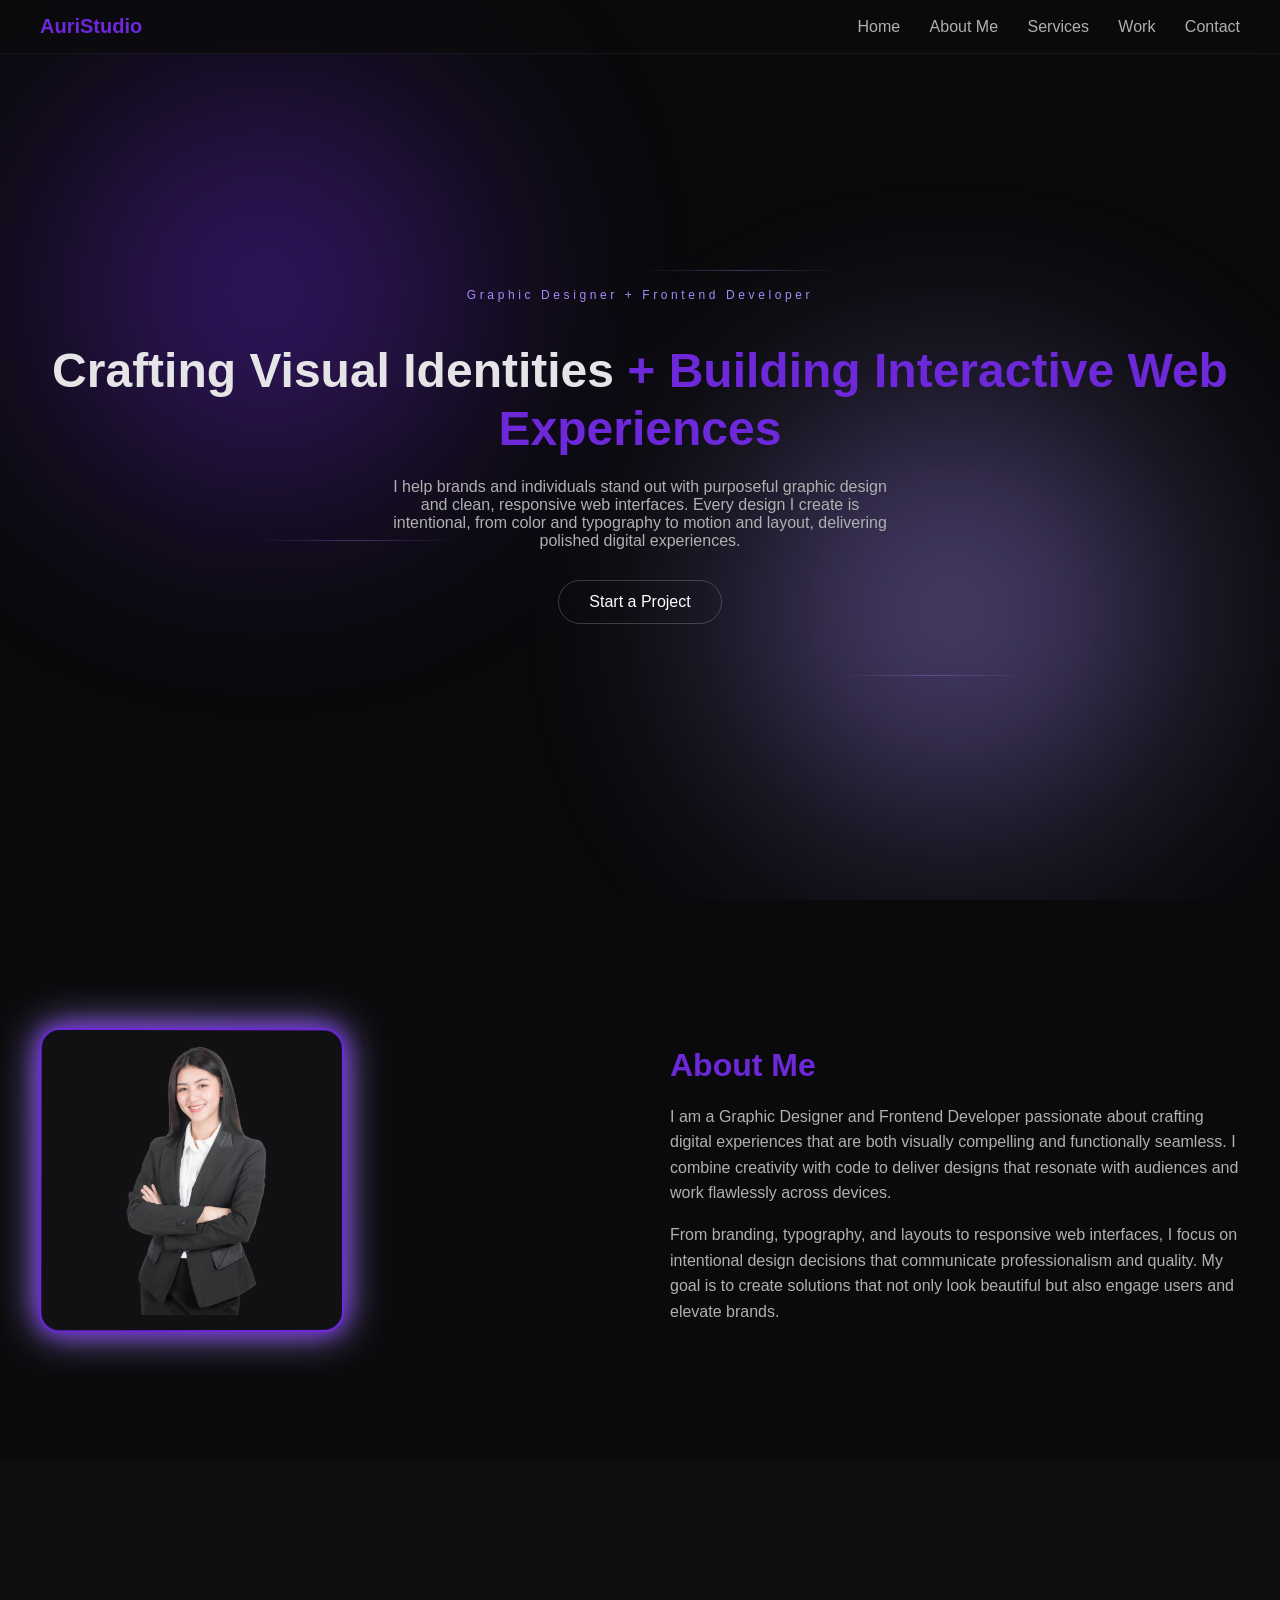
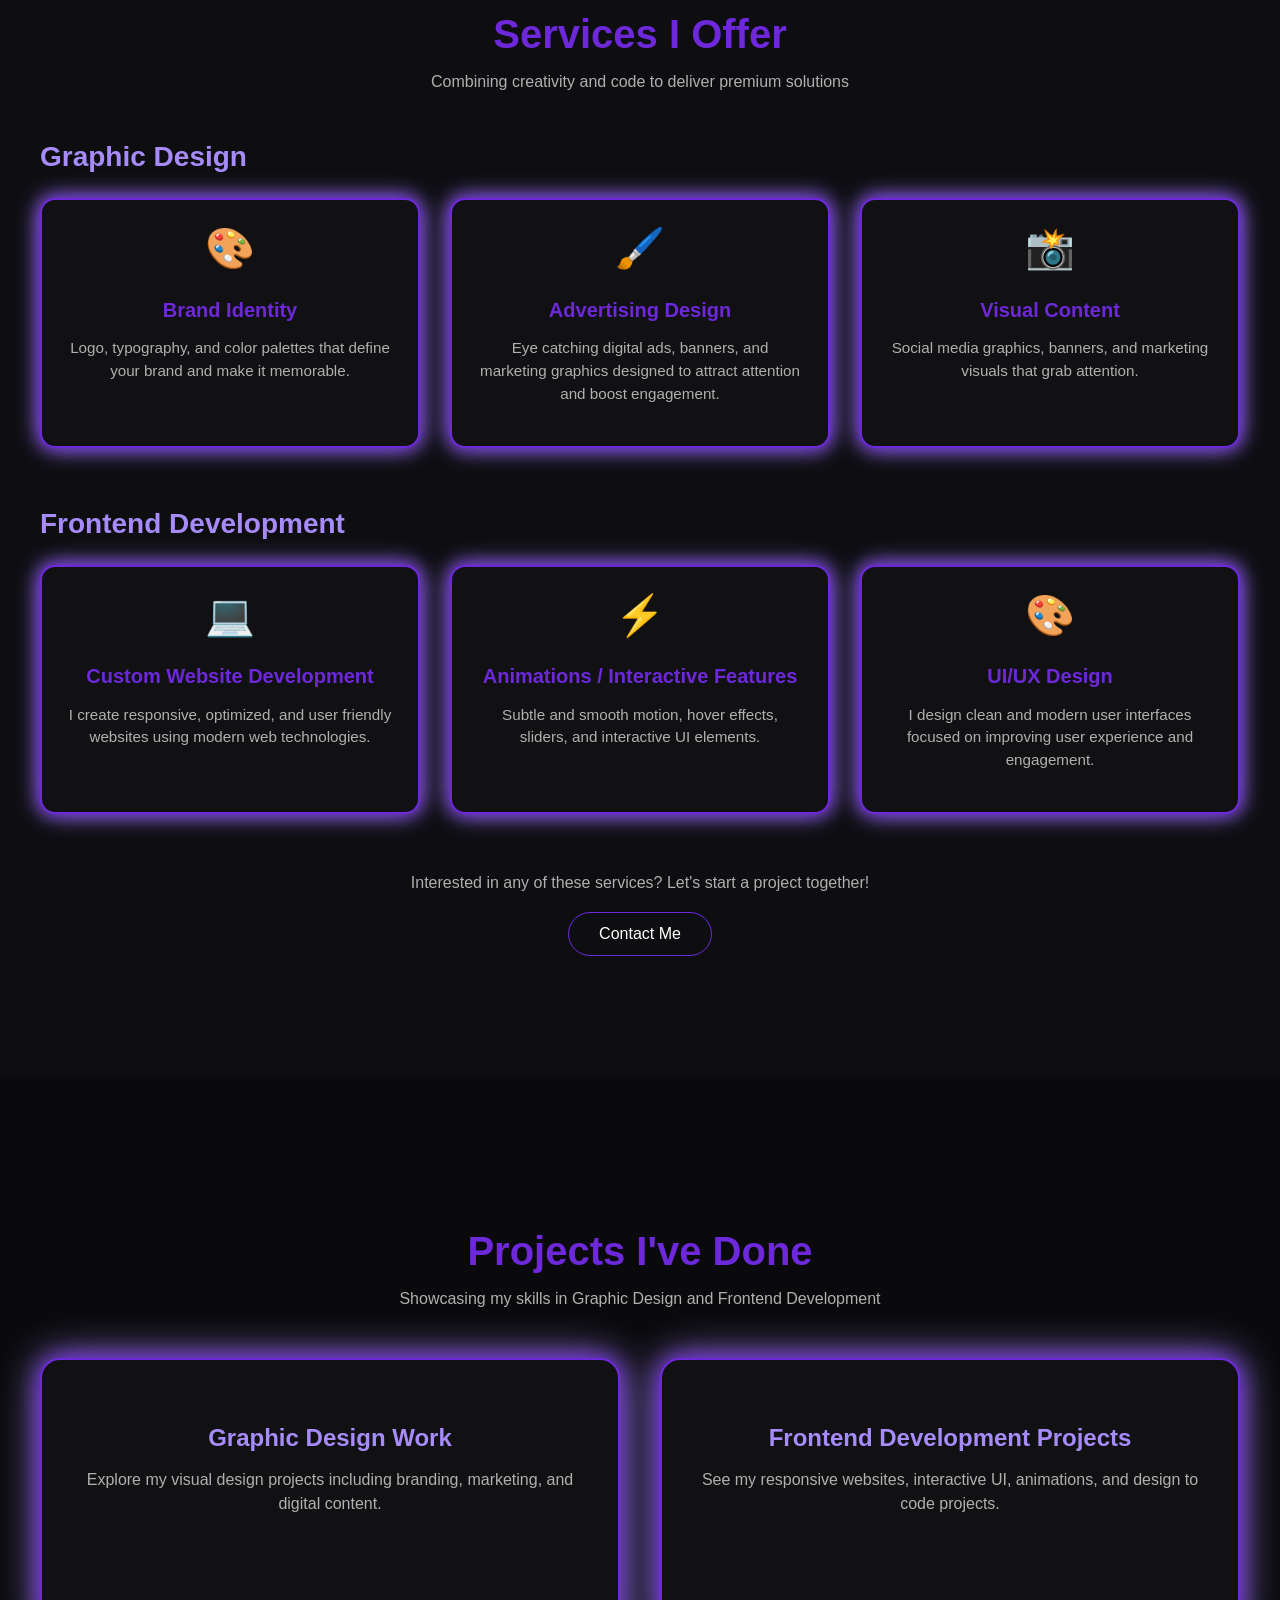
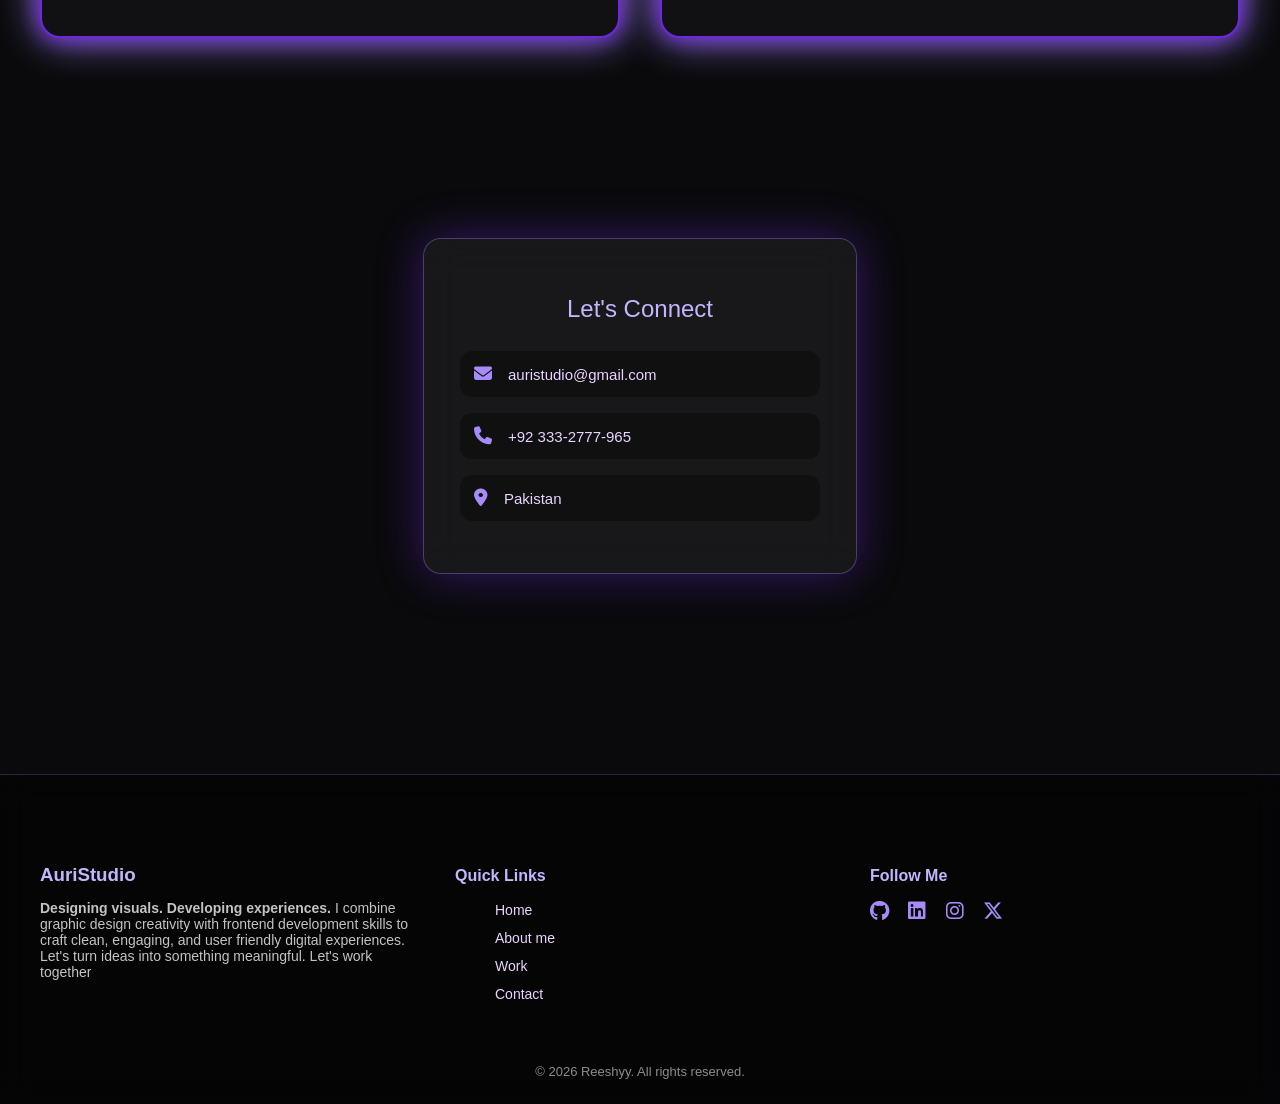
==== index.html @ 22f2f0f8 "Add files via upload" ====
<!DOCTYPE html>
<html lang="en">
<head>
  <meta charset="UTF-8">
  <title>Designer & Frontend Developer</title>
  <meta name="viewport" content="width=device-width, initial-scale=1.0">
  <link rel="stylesheet" href="style.css">
  <link rel="stylesheet" href="https://cdnjs.cloudflare.com/ajax/libs/font-awesome/6.5.0/css/all.min.css">
</head>
<body>

<!-- ABSTRACT BACKGROUND -->
<div class="abstract-wrap">
  <div class="blob one"></div>
  <div class="blob two"></div>
  <div class="line one"></div>
  <div class="line two"></div>
  <div class="line three"></div>
</div>

<!-- NAVBAR -->
<header class="navbar">
  <div class="nav-container">

    <span class="logo">AuriStudio</span>
    <nav id="navMenu">
        <a href="#hero">Home</a>
        <a href="#about">About Me</a>
        <a href="#services">Services</a>
        <a href="#work">Work</a>
        <a href="#contact">Contact</a>
      </nav>

    <!-- Hamburger Button -->
    <button class="menu-toggle" id="menuToggle">
      ☰
    </button>

  </div>
</header>

<!-- HERO SECTION -->
  <section id="hero">
    <div class="hero-content">
    <p class="hero-subtitle">Graphic Designer + Frontend Developer</p>
    <h1 class="hero-title">
    Crafting Visual Identities
    <span class="highlight">+ Building Interactive Web Experiences</span>
    </h1>
    <p class="hero-text">
        I help brands and individuals stand out with purposeful graphic design 
        and clean, responsive web interfaces. Every design I create is intentional, 
        from color and typography to motion and layout, delivering polished digital experiences.</p>
    <a href="#contact" class="hero-btn">Start a Project</a>
    </div>
  </section>

<!-- ABOUT ME SECTION -->
 <section id="about" class="about-section">
  <div class="about-container">
    
    <!-- Left: 3D Card -->
    <div class="about-card-wrapper">
      <div class="about-card">
        <img src="images/photo.png" class="about-photo">
      </div>
    </div>

    <!-- Right: Text -->
    <div class="about-text">
      <h2>About Me</h2>
      <p>
       I am a Graphic Designer and Frontend Developer passionate about crafting 
       digital experiences that are both visually compelling and functionally seamless. 
       I combine creativity with code to deliver designs that resonate with audiences 
       and work flawlessly across devices.</p>
      <p>
       From branding, typography, and layouts to responsive web interfaces, 
       I focus on intentional design decisions that communicate professionalism 
       and quality. My goal is to create solutions that not only look beautiful 
       but also engage users and elevate brands.</p>
    </div>
    </div>
  </section>


<!-- SERVICES SECTION -->
<section id="services" class="services-section">
  <div class="services-container">

    <!-- Section Heading -->
    <div class="services-header text-center">
      <h2>Services I Offer</h2>
      <p class="services-subtitle">Combining creativity and code to deliver premium solutions</p>
    </div>

    <!-- Graphic Design Category -->
    <div class="services-category">
      <h3 class="category-title">Graphic Design</h3>
      <div class="services-cards">
        <!-- Card 1 -->
        <div class="service-card">
          <div class="icon">🎨</div>
          <h4>Brand Identity</h4>
          <p>Logo, typography, and color palettes that define your brand and make it memorable.</p>
        </div>
        <!-- Card 2 -->
        <div class="service-card">
          <div class="icon">🖌️</div>
          <h4>Advertising Design </h4>
          <p>Eye catching digital ads, banners, and marketing graphics designed to attract attention and boost engagement.</p>
        </div>
        <!-- Card 3 -->
        <div class="service-card">
          <div class="icon">📸</div>
          <h4>Visual Content</h4>
          <p>Social media graphics, banners, and marketing visuals that grab attention.</p>
        </div>
      </div>
    </div>

    <!-- Frontend Development Category -->
    <div class="services-category">
      <h3 class="category-title">Frontend Development</h3>
      <div class="services-cards">
        <!-- Card 1 -->
        <div class="service-card">
          <div class="icon">💻</div>
          <h4>Custom Website Development</h4>
          <p> I create responsive, optimized, and user friendly websites using modern web technologies.</p>
        </div>
        <!-- Card 2 -->
        <div class="service-card">
          <div class="icon">⚡</div>
          <h4>Animations / Interactive Features</h4>
          <p>Subtle and smooth motion, hover effects, sliders, and interactive UI elements.</p>
        </div>
        <!-- Card 3 -->
        <div class="service-card">
          <div class="icon">🎨</div>
          <h4>UI/UX Design</h4>
          <p>I design clean and modern user interfaces focused on improving user experience and engagement.</p>
        </div>
      </div>
    </div>

    <!-- Call to Action -->
    <div class="services-cta text-center">
      <p>Interested in any of these services? Let's start a project together!</p>
      <a href="#contact" class="cta-btn">Contact Me</a>
    </div>

  </div>
</section>


<!-- WORK SECTION -->
<section id="work" class="work-section">
  <div class="work-container">

    <!-- Section Heading -->
    <div class="work-header text-center">
      <h2>Projects I've Done</h2>
      <p class="work-subtitle">Showcasing my skills in Graphic Design and Frontend Development</p>
    </div>

    <!-- Cards for Skills -->
    <div class="skill-cards">
      <!-- Graphic Design Card -->
      <div class="skill-card graphic-card">
        <h3>Graphic Design Work</h3>
        <p>Explore my visual design projects including branding, marketing, and digital content.</p>
        <a href="graphic-design.html" class="skill-btn">View My Work</a>
      </div>

      <!-- Frontend Development Card -->
      <div class="skill-card frontend-card">
        <h3>Frontend Development Projects</h3>
        <p>See my responsive websites, interactive UI, animations, and design to code projects.</p>
        <a href="frontend-dev.html" class="skill-btn">View My Projects</a>
      </div>
    </div>
  </div>
</section>

<!-- contact card-->
<section id="contact">
<div class="contact-card">
  <h2 class="contact-title">Let's Connect</h2>

  <div class="contact-item">
    <i class="fa-solid fa-envelope"></i>
    <span>auristudio@gmail.com</span>
  </div>

  <div class="contact-item">
    <i class="fa-solid fa-phone"></i>
    <span>+92 333-2777-965</span>
  </div>

  <div class="contact-item">
    <i class="fa-solid fa-location-dot"></i>
    <span>Pakistan</span>
  </div>
</div>
</section>

<footer class="portfolio-footer">
  <div class="footer-grid">

    <div class="footer-brand">
      <h3>AuriStudio</h3>
      <p><strong>Designing visuals. Developing experiences.</strong>
       I combine graphic design creativity with frontend development skills
       to craft clean, engaging, and user friendly digital experiences.
       Let's turn ideas into something meaningful.
       Let's work together</p>
    </div>

    <div class="footer-links">
      <h4>Quick Links</h4>
      <ul>
        <li><a href="#hero">Home</a></li>
        <li><a href="#about">About me</a></li>
        <li><a href="#work">Work</a></li>
        <li><a href="#contact">Contact</a></li>
      </ul>
    </div>

    <div class="footer-social">
      <h4>Follow Me</h4>
      <div class="social-icons">
        <a href="#"><i class="fa-brands fa-github"></i></a>
        <a href="#"><i class="fa-brands fa-linkedin"></i></a>
        <a href="#"><i class="fa-brands fa-instagram"></i></a>
        <a href="#"><i class="fa-brands fa-x-twitter"></i></a>
      </div>
    </div>

  </div>

  <div class="footer-bottom">
    © 2026 Reeshyy. All rights reserved.
  </div>
</footer>


<script src="script.js"></script>
</body>
</html>
---- style.css ----
/*BASIC RESET*/
body {
  margin: 0;
  font-family: 'Segoe UI', sans-serif;
  background-color: #0a0a0c; 
  color: #e5e5e7;
  overflow-x: hidden;
}

a {
  text-decoration: none;
  color: inherit;
}

/*ABSTRACT BACKGROUND*/
.abstract-wrap {
  position: fixed;
  inset: 0;
  z-index: -1;
  overflow: hidden;
}

.blob {
  position: absolute;
  width: 400px;
  height: 400px;
  border-radius: 50%;
  filter: blur(120px);
  opacity: 0.45;
}

.blob.one { background: #6d28d9; top: 10%; left: 5%; }
.blob.two { background: #a78bfa; bottom: 10%; right: 10%; }

.line {
  position: absolute;
  width: 200px;
  height: 1px;
  background: linear-gradient(to right, transparent, rgba(167,139,250,0.8), transparent);
  opacity: 0.4;
}

.line.one { top: 30%; left: 50%; }
.line.two { top: 60%; left: 20%; }
.line.three { top: 75%; left: 65%; }

/*NAVBAR*/
.navbar {
  position: fixed;
  top: 0;
  width: 100%;
  background-color: rgba(10,10,12,0.7);
  backdrop-filter: blur(10px);
  border-bottom: 1px solid rgba(255,255,255,0.05);
  z-index: 10;
}

.nav-container {
  max-width: 1200px;
  margin: 0 auto;
  padding: 15px 30px;
  display: flex;
  justify-content: space-between;
  align-items: center;
}

.nav-container .logo {
  color: #6d28d9;
  font-weight: 600;
  font-size: 1.25rem;
}

.nav-container nav a {
  margin-left: 25px;
  color: #b0b0b0;
  font-weight: 500;
  transition: color 0.3s;
}

.nav-container nav a:hover {
  color: #a78bfa;
}


/* ===== HAMBURGER DEFAULT (HIDDEN ON DESKTOP) ===== */
.menu-toggle {
  display: none;
  background: none;
  border: none;
  color: white;
  font-size: 28px;
  cursor: pointer;
}


/*HERO*/
#hero {
  min-height: 100vh;
  display: flex;
  align-items: center;
  justify-content: center;
  padding: 0 30px;
  text-align: center;
}

.hero-subtitle {
  color: #a78bfa;
  font-size: 0.75rem;
  letter-spacing: 0.3em;
  margin-bottom: 15px;
}

.hero-title {
  font-size: 3rem;
  font-weight: 700;
  line-height: 1.2;
  margin-bottom: 20px;
}

.hero-title .highlight {
  color: #6d28d9;
}

.hero-text {
  color: #b0b0b0;
  font-size: 1rem;
  max-width: 500px;
  margin: 0 auto 30px auto;
}

.hero-btn {
  display: inline-block;
  padding: 12px 30px;
  border: 1px solid rgba(255,255,255,0.2);
  border-radius: 999px;
  transition: all 0.3s;
  color: #fff;
}

.hero-btn:hover {
  border-color: #a78bfa;
}


/*ABOUT ME SECTION*/
.about-section {
  padding: 120px 30px;
  display: flex;
  justify-content: center;
  align-items: center;
}

.about-container {
  max-width: 1200px;
  display: grid;
  grid-template-columns: repeat(auto-fit, minmax(300px, 1fr));
  gap: 60px;
  align-items: center;
}

/* 3D Card */
.about-card-wrapper {
  perspective: 1500px; /* gives 3D depth */
}

.about-card {
  width: 300px;
  height: 300px;
  background: #111114;
  border: 2px solid #6d28d9; /* neon purple glow */
  border-radius: 20px;
  display: flex;
  align-items: center;
  justify-content: center;
  box-shadow: 0 0 20px #6d28d9, 0 0 40px #a78bfa;
  transition: transform 0.3s;
  transform-style: preserve-3d;
}

.about-card:hover {
  transform: rotateY(25deg) rotateX(20deg) scale(2.05);
}

.about-photo {
  width: 90%;
  height: 90%;
  border-radius: 15px;
  object-fit: cover;
}

/* About text */
.about-text h2 {
  font-size: 2rem;
  font-weight: 700;
  margin-bottom: 20px;
  color: #6d28d9;
}

.about-text p {
  color: #b0b0b0;
  line-height: 1.6;
  margin-bottom: 15px;
  font-size: 1rem;
}

/*SERVICES SECTION*/
.services-section {
  padding: 120px 30px;
  background: rgba(17,17,20,0.7); /* slight overlay to distinguish section */
}

.services-container {
  max-width: 1200px;
  margin: 0 auto;
}

/* Heading */
.services-header h2 {
  font-size: 2.5rem;
  font-weight: 700;
  text-align: center;
  color: #6d28d9;
  margin-bottom: 10px;
}

.services-subtitle {
  color: #b0b0b0;
  font-size: 1rem;
  text-align: center;
  margin-bottom: 50px;
}

/* Category Title */
.category-title {
  font-size: 1.75rem;
  color: #a78bfa;
  margin-bottom: 25px;
  text-align: left;
}

/* Cards Grid */
.services-cards {
  display: grid;
  grid-template-columns: repeat(auto-fit, minmax(250px, 1fr));
  gap: 30px;
  margin-bottom: 60px;
}

/* Individual Card */
.service-card {
  background: #111114;
  border: 2px solid #6d28d9;
  border-radius: 15px;
  padding: 25px;
  text-align: center;
  box-shadow: 0 0 15px #6d28d9, 0 0 25px #a78bfa;
  transition: transform 0.3s, box-shadow 0.1s;
}

.service-card:hover {
  transform: translateY(-10px);
  box-shadow: 0 0 25px #6d28d9, 0 0 40px #a78bfa;
}

/* Icon in Card */
.service-card .icon {
  font-size: 2.5rem;
  margin-bottom: 15px;
}

/* Card Title */
.service-card h4 {
  font-size: 1.25rem;
  color: #6d28d9;
  margin-bottom: 10px;
}

/* Card Description */
.service-card p {
  color: #b0b0b0;
  font-size: 0.95rem;
  line-height: 1.5;
}

/* Call to Action */
.services-cta {
  text-align: center;
  margin-top: 30px;
}

.services-cta p {
  font-size: 1rem;
  color: #b0b0b0;
  margin-bottom: 20px;
}

.cta-btn {
  display: inline-block;
  padding: 12px 30px;
  border-radius: 999px;
  border: 1px solid #6d28d9;
  color: #fff;
  transition: all 0.3s;
}

.cta-btn:hover {
  background-color: #6d28d9;
  border-color: #a78bfa;
}

/* WORK SECTION */
.work-section {
  padding: 120px 30px;
}

.work-container {
  max-width: 1200px;
  margin: 0 auto;
}

/* Section Heading */
.work-header h2 {
  font-size: 2.5rem;
  font-weight: 700;
  color: #6d28d9;
  margin-bottom: 10px;
  text-align: center;
}

.work-subtitle {
  color: #b0b0b0;
  font-size: 1rem;
  text-align: center;
  margin-bottom: 50px;
}

/* Skill Cards Container */
.skill-cards {
  display: grid;
  grid-template-columns: repeat(auto-fit, minmax(300px, 1fr));
  gap: 40px;
  justify-items: center;
}

/* Individual Skill Card */
.skill-card {
  background: #111114;
  border: 2px solid #6d28d9;
  border-radius: 20px;
  padding: 40px 30px;
  text-align: center;
  position: relative;
  box-shadow: 0 0 20px #6d28d9, 0 0 40px #a78bfa;
  transition: transform 0.3s, box-shadow 0.3s;
}

.skill-card h3 {
  color: #a78bfa;
  font-size: 1.5rem;
  margin-bottom: 15px;
}

.skill-card p {
  color: #b0b0b0;
  font-size: 1rem;
  line-height: 1.5;
}

/* Button hidden by default */
.skill-btn {
  display: inline-block;
  padding: 12px 30px;
  border-radius: 999px;
  border: 1px solid #6d28d9;
  color: #fff;
  margin-top: 20px;
  opacity: 0;
  transform: translateY(10px);
  transition: all 0.3s;
}

.skill-card:hover {
  transform: translateY(-5px);
  box-shadow: 0 0 35px #6d28d9, 0 0 50px #a78bfa;
}

.skill-card:hover .skill-btn {
  opacity: 1;
  transform: translateY(0);
}

/* Contact section wrapper */
#contact,
.contact-section {
  display: flex;
  align-items: center;
  justify-content: center;
  padding: 80px 20px;
}

/* Safety: agar direct parent unknown ho */
.contact-card {
  margin: auto;
}


.contact-card {
  width: 360px;
  padding: 36px;
  background: rgba(255, 255, 255, 0.06);
  backdrop-filter: blur(18px);
  border-radius: 18px;
  border: 1px solid rgba(167, 139, 250, 0.35);
  box-shadow: 0 0 45px rgba(109, 40, 217, 0.45);
  transition: 0.4s ease;
  align-items: center;
  justify-content: center;
}

.contact-card:hover {
  transform: translateY(-10px) scale(1.03);
  box-shadow: 0 0 80px rgba(167, 139, 250, 0.9);
}

.contact-title {
  text-align: center;
  margin-bottom: 28px;
  color: #c4b5fd;
  font-weight: 500;
}

.contact-item {
  display: flex;
  align-items: center;
  gap: 16px;
  padding: 14px;
  border-radius: 12px;
  margin-bottom: 16px;
  background: rgba(0, 0, 0, 0.35);
  transition: 0.3s ease;
}

.contact-item i {
  color: #a78bfa;
  font-size: 18px;
}

.contact-item span {
  color: #e9d5ff;
  font-size: 15px;
}

.contact-item:hover {
  background: rgba(167, 139, 250, 0.18);
}

.portfolio-footer {
  margin-top: 120px;
  padding: 70px 20px 25px;
  background: rgba(0, 0, 0, 0.45);
  backdrop-filter: blur(14px);
  border-top: 1px solid rgba(167, 139, 250, 0.25);
}

.footer-grid {
  max-width: 1200px;
  margin: auto;
  display: grid;
  grid-template-columns: repeat(auto-fit, minmax(220px, 1fr));
  gap: 45px;
}

.footer-brand h3 {
  color: #c4b5fd;
  margin-bottom: 12px;
}

.footer-brand p {
  font-size: 14px;
  opacity: 0.85;
}

.footer-links h4,
.footer-social h4 {
  color: #c4b5fd;
  margin-bottom: 15px;
}

.footer-links ul {
  list-style: none;
}

.footer-links li {
  margin-bottom: 10px;
}

.footer-links a {
  text-decoration: none;
  color: #e9d5ff;
  font-size: 14px;
  transition: 0.3s;
}

.footer-links a:hover {
  color: #a78bfa;
}

.social-icons a {
  margin-right: 15px;
  font-size: 20px;
  color: #a78bfa;
  transition: 0.3s;
}

.social-icons a:hover {
  color: #fff;
  text-shadow: 0 0 14px #a78bfa;
}

.footer-bottom {
  text-align: center;
  margin-top: 45px;
  font-size: 13px;
  opacity: 0.6;
}


/* MOBILE RESPONSIVENESS */

@media (max-width: 900px) {


     .menu-toggle {
    display: block;   
    }

  .nav-container nav {
    position: absolute;
    top: 70px;
    left: 0;
    width: 100%;
    background: #111114;
    display: none;  
    flex-direction: column;
    text-align: center;
    padding: 20px 0;
    gap: 15px;
  }

  .nav-container nav.active {
    display: flex;
  }

  .nav-container nav a {
    margin: 10px 0;
  }

  .menu-toggle {
    display: block;
    background: none;
    border: none;
    color: white;
    font-size: 28px;
    cursor: pointer;
  }

  .about-container {
    grid-template-columns: 1fr;
    text-align: center;
  }

  .about-card {
    margin: 0 auto;
  }

  .services-cards {
    grid-template-columns: 1fr;
  }

  .skill-cards {
    grid-template-columns: 1fr;
  }

  .hero-title {
    font-size: 2rem;
  }

}
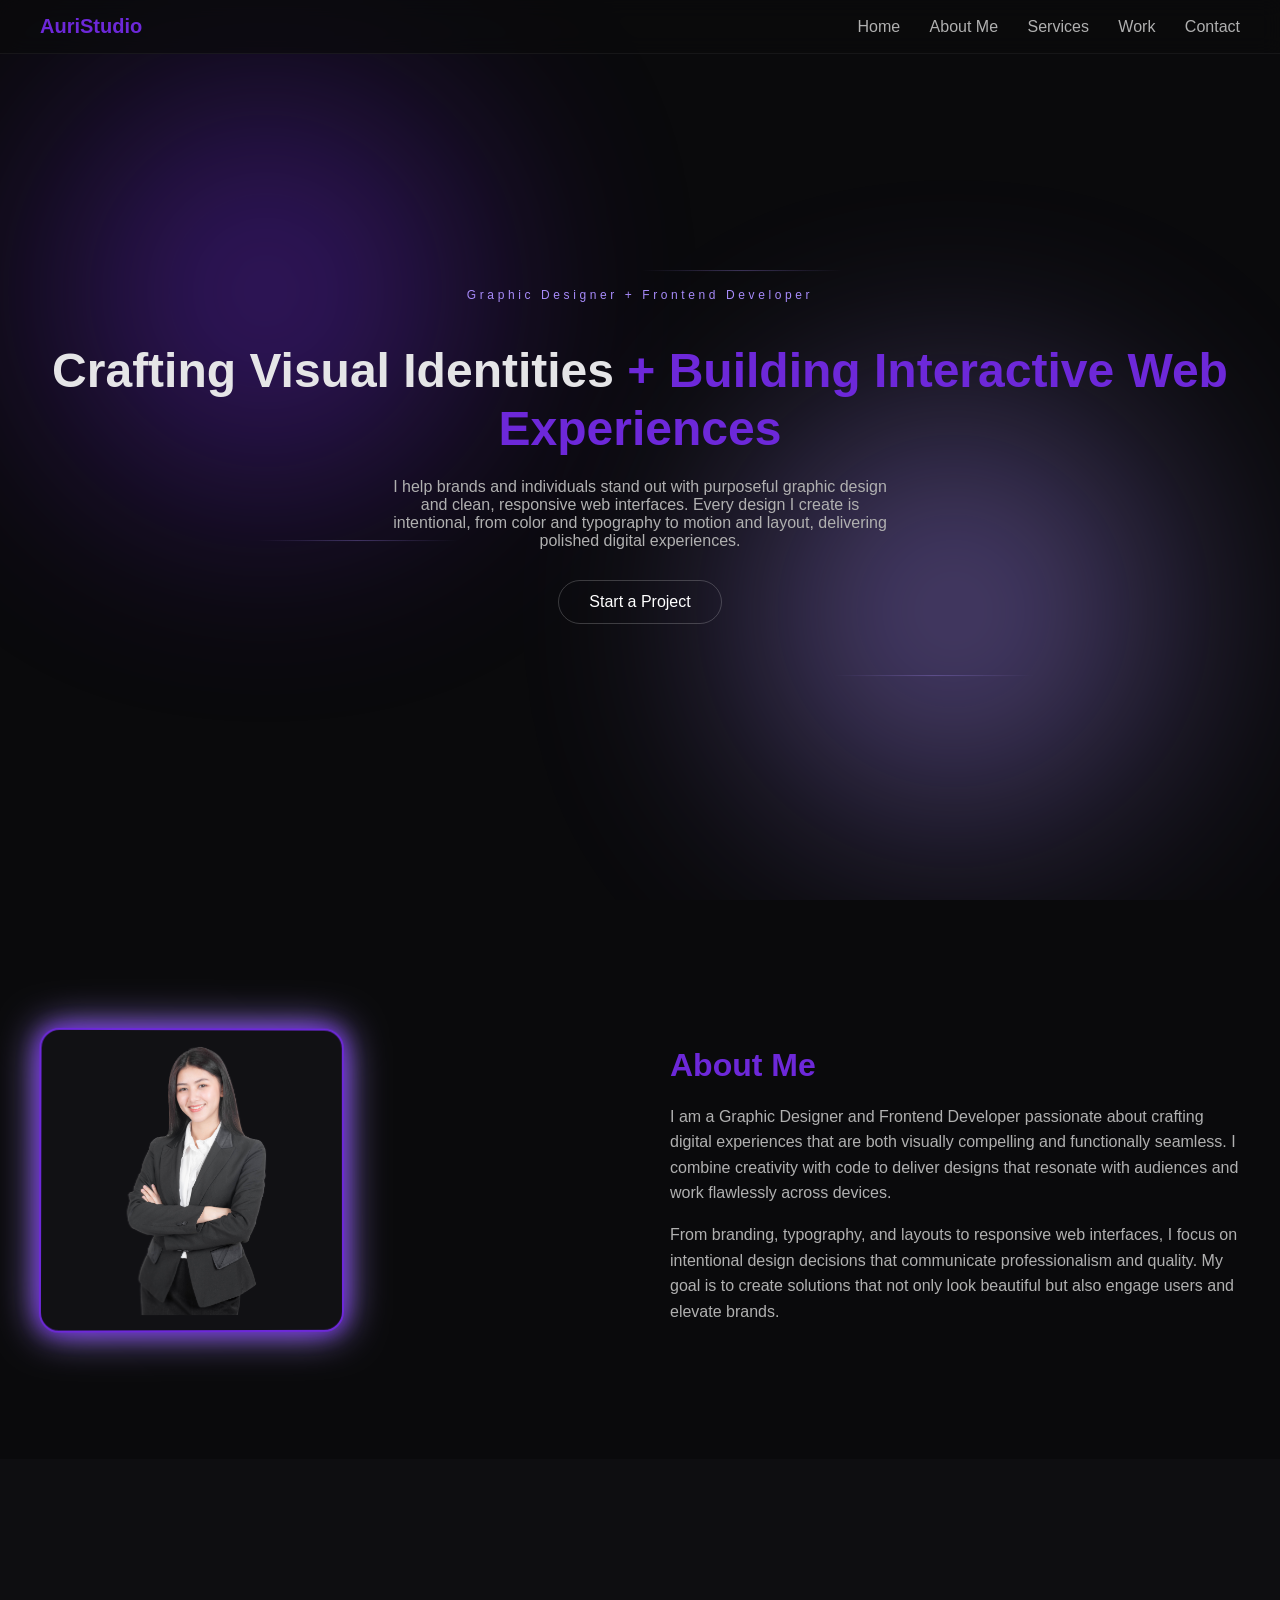
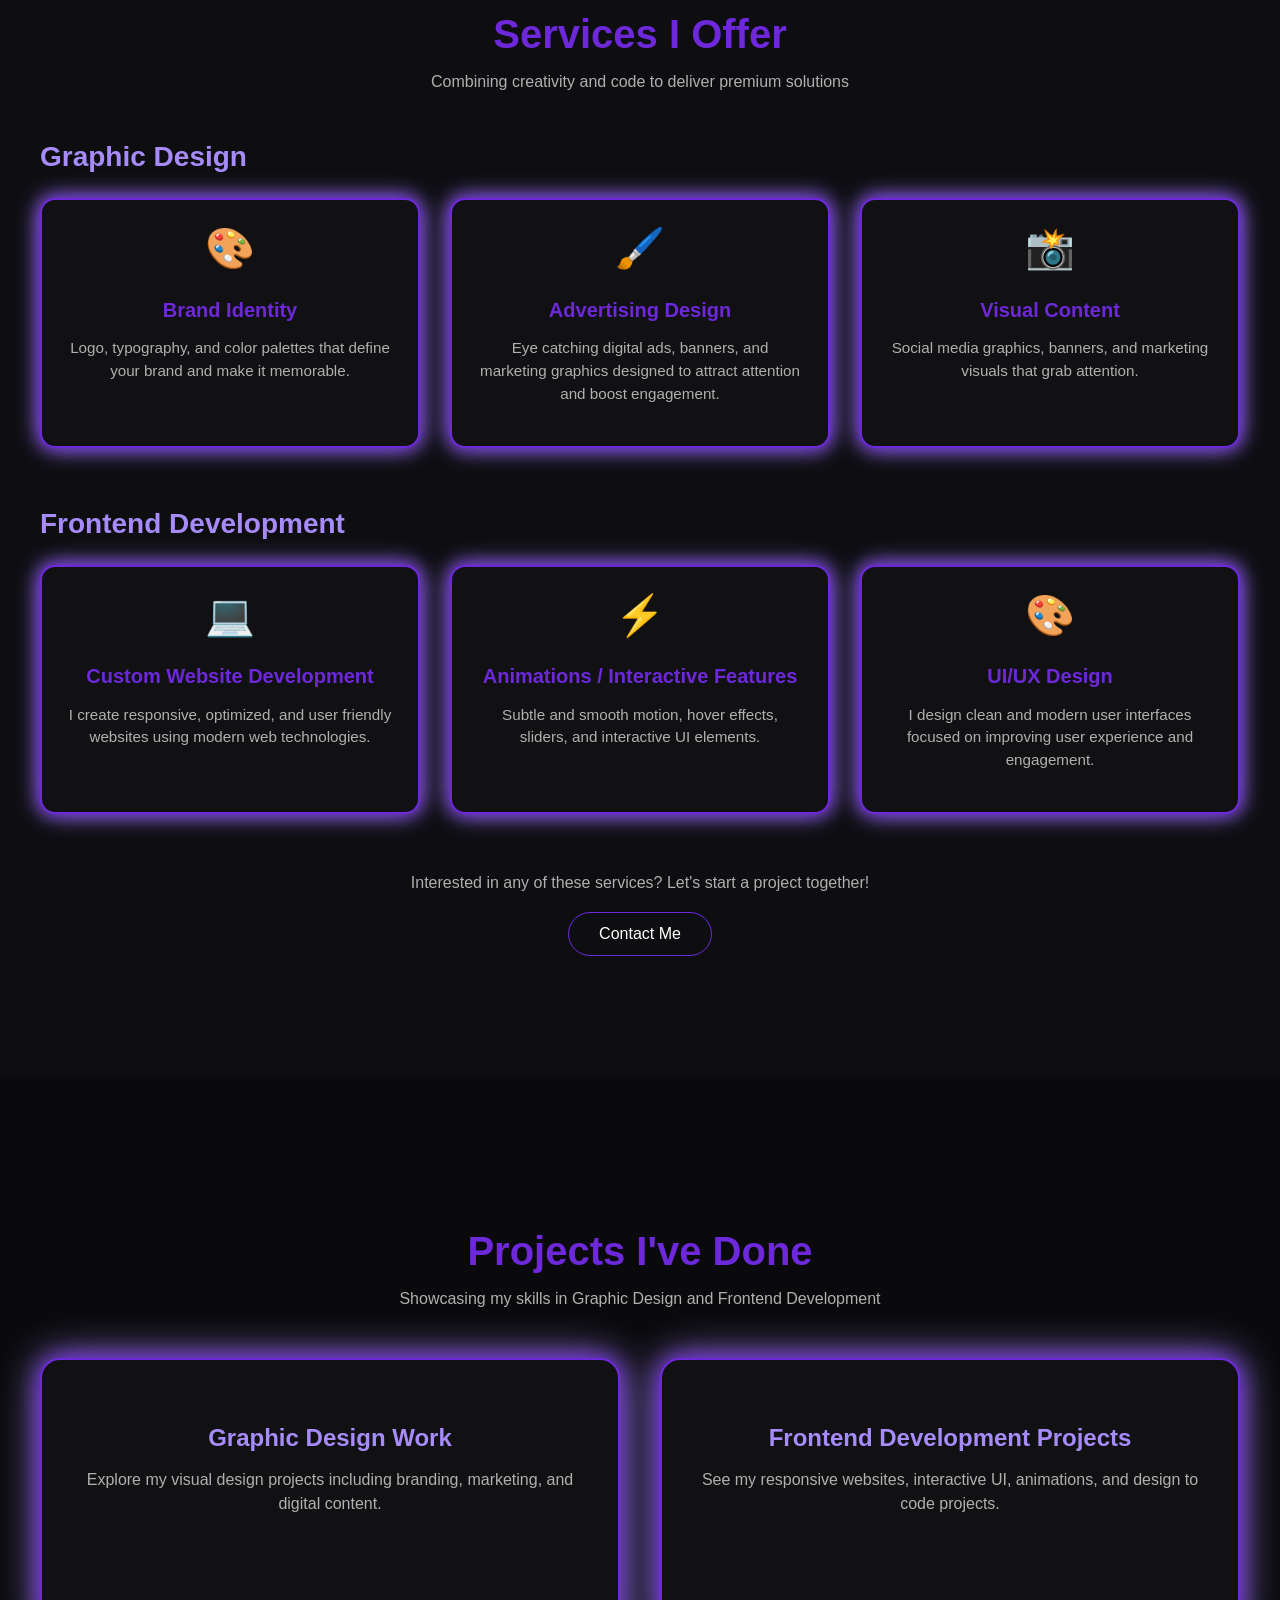
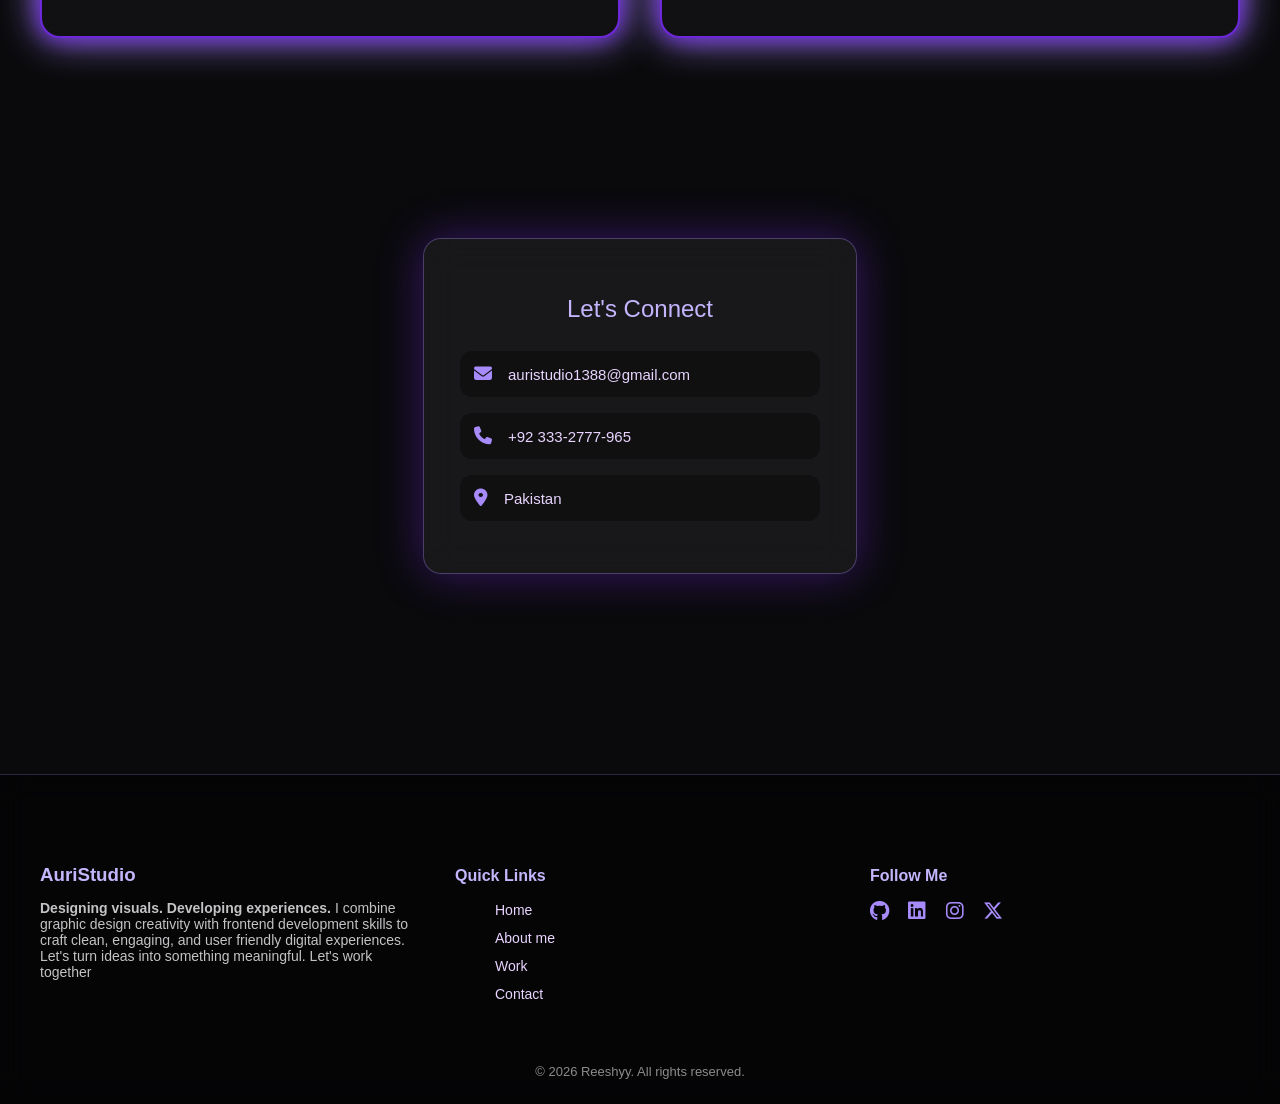
==== commit b85bf136: "index.html" ====
--- a/index.html
+++ b/index.html
@@ -190,7 +190,7 @@
 
   <div class="contact-item">
     <i class="fa-solid fa-envelope"></i>
-    <span>auristudio@gmail.com</span>
+    <span>auristudio1388@gmail.com</span>
   </div>
 
   <div class="contact-item">
@@ -248,3 +248,4 @@
 <script src="script.js"></script>
 </body>
 </html>
+
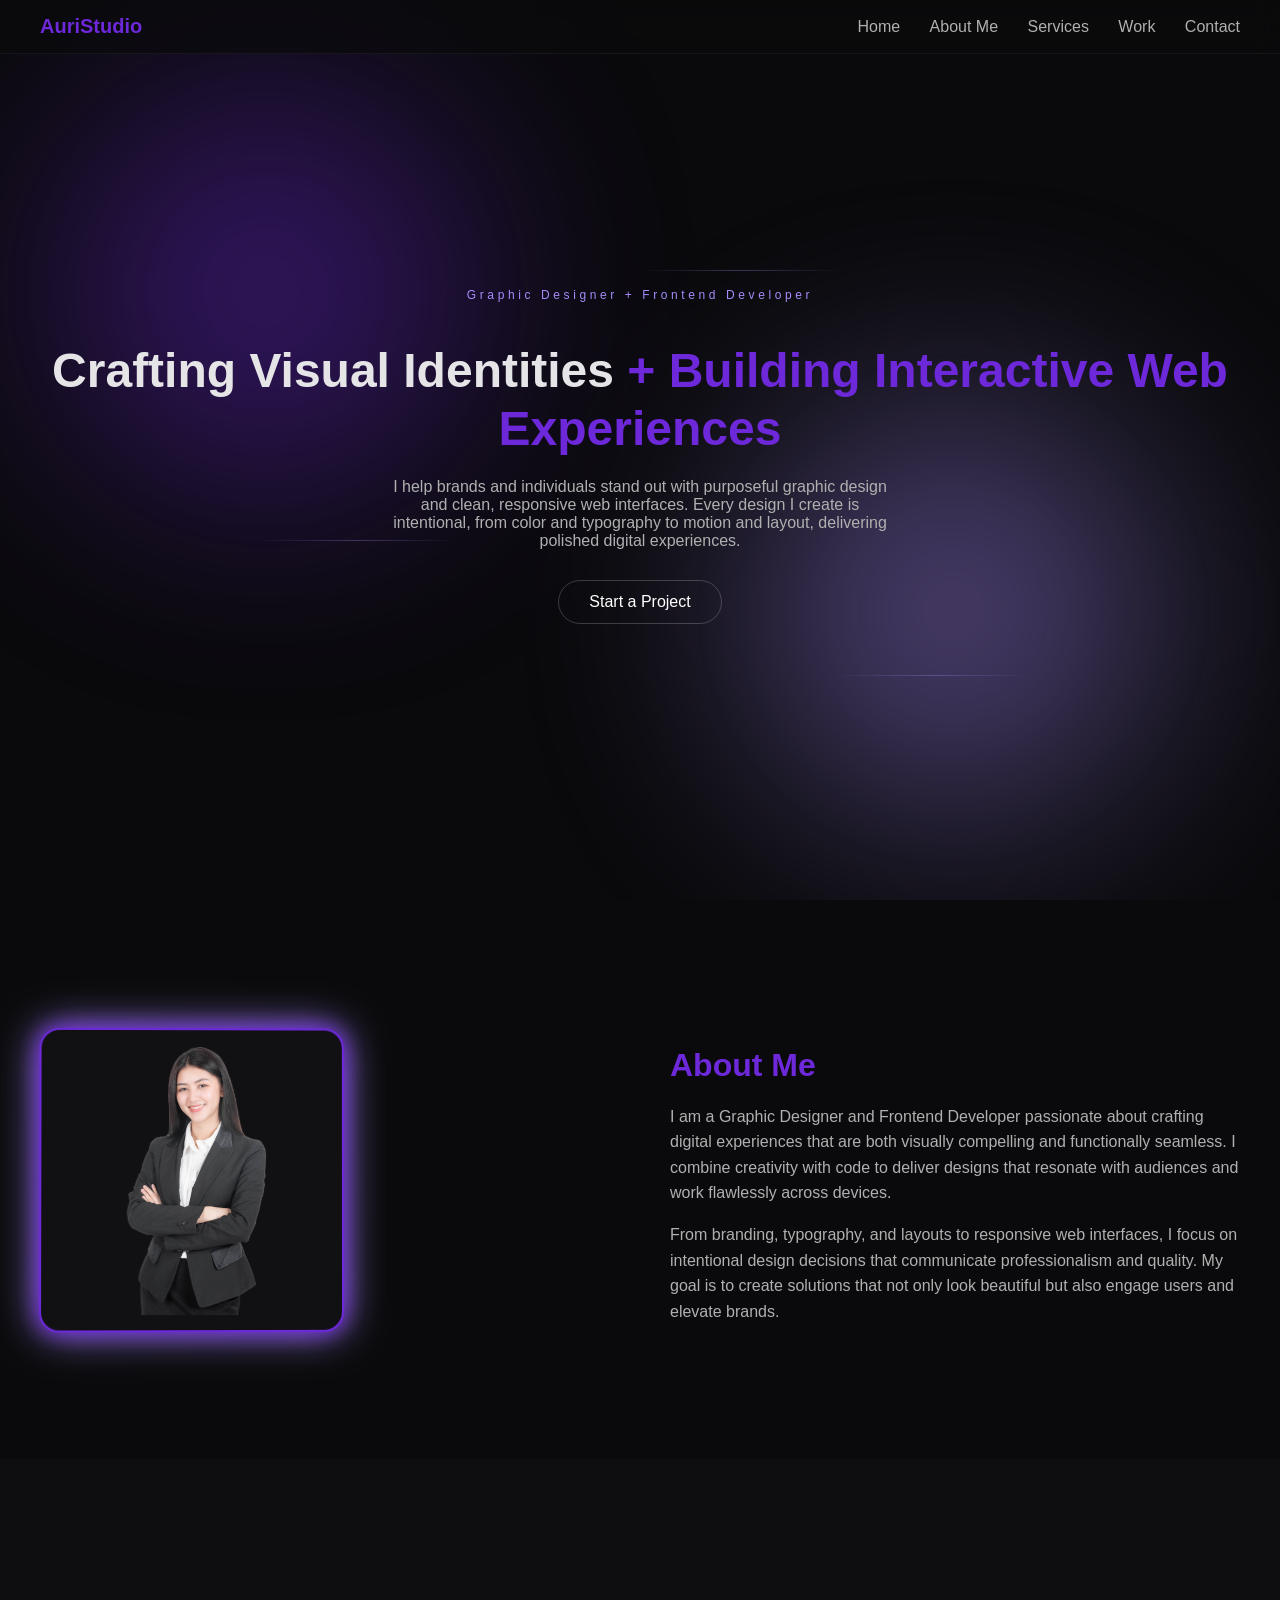
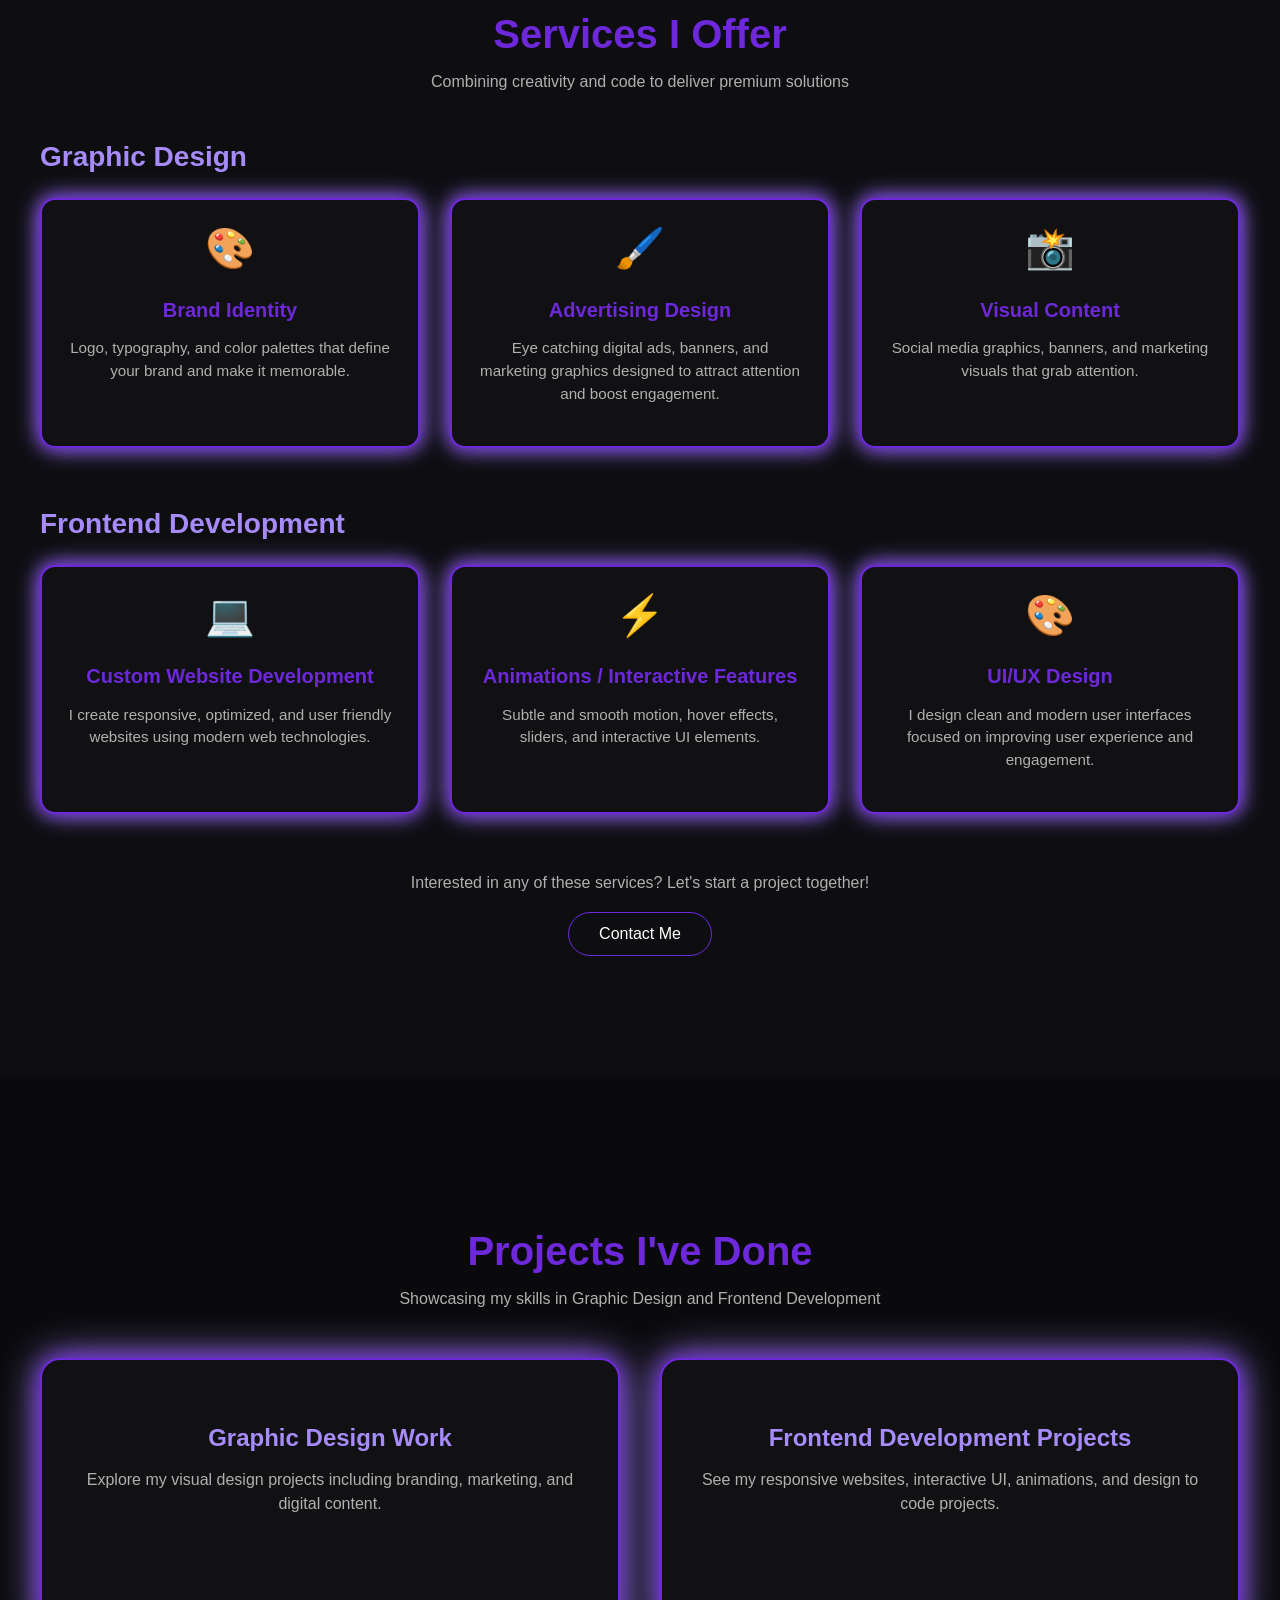
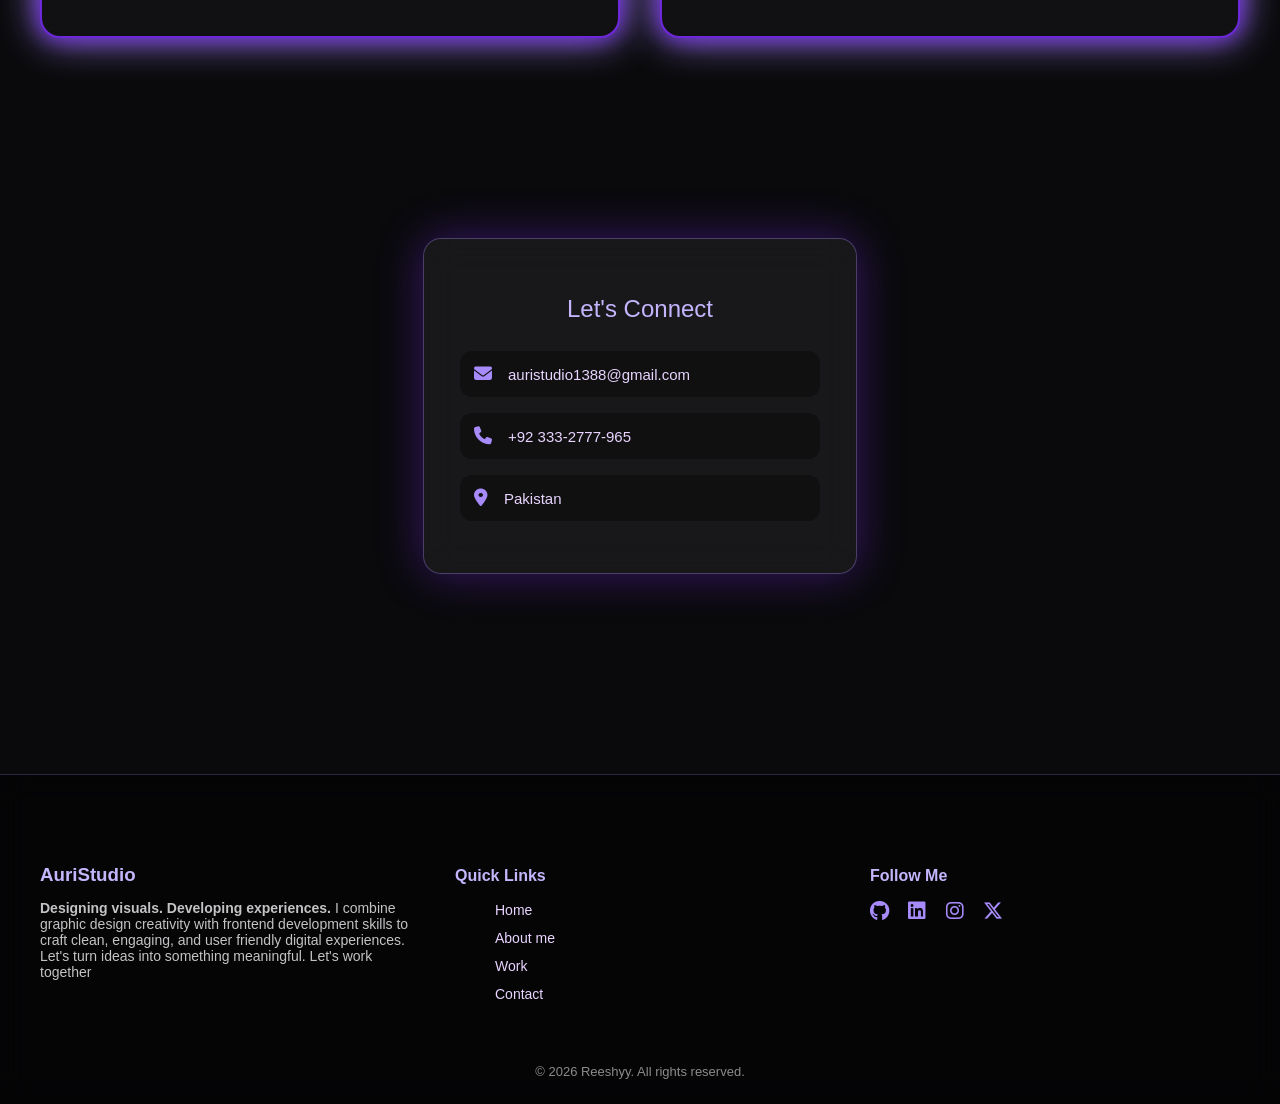
==== commit fba5f2c8: "Add files via upload" ====
--- a/index.html
+++ b/index.html
@@ -248,4 +248,3 @@
 <script src="script.js"></script>
 </body>
 </html>
-
